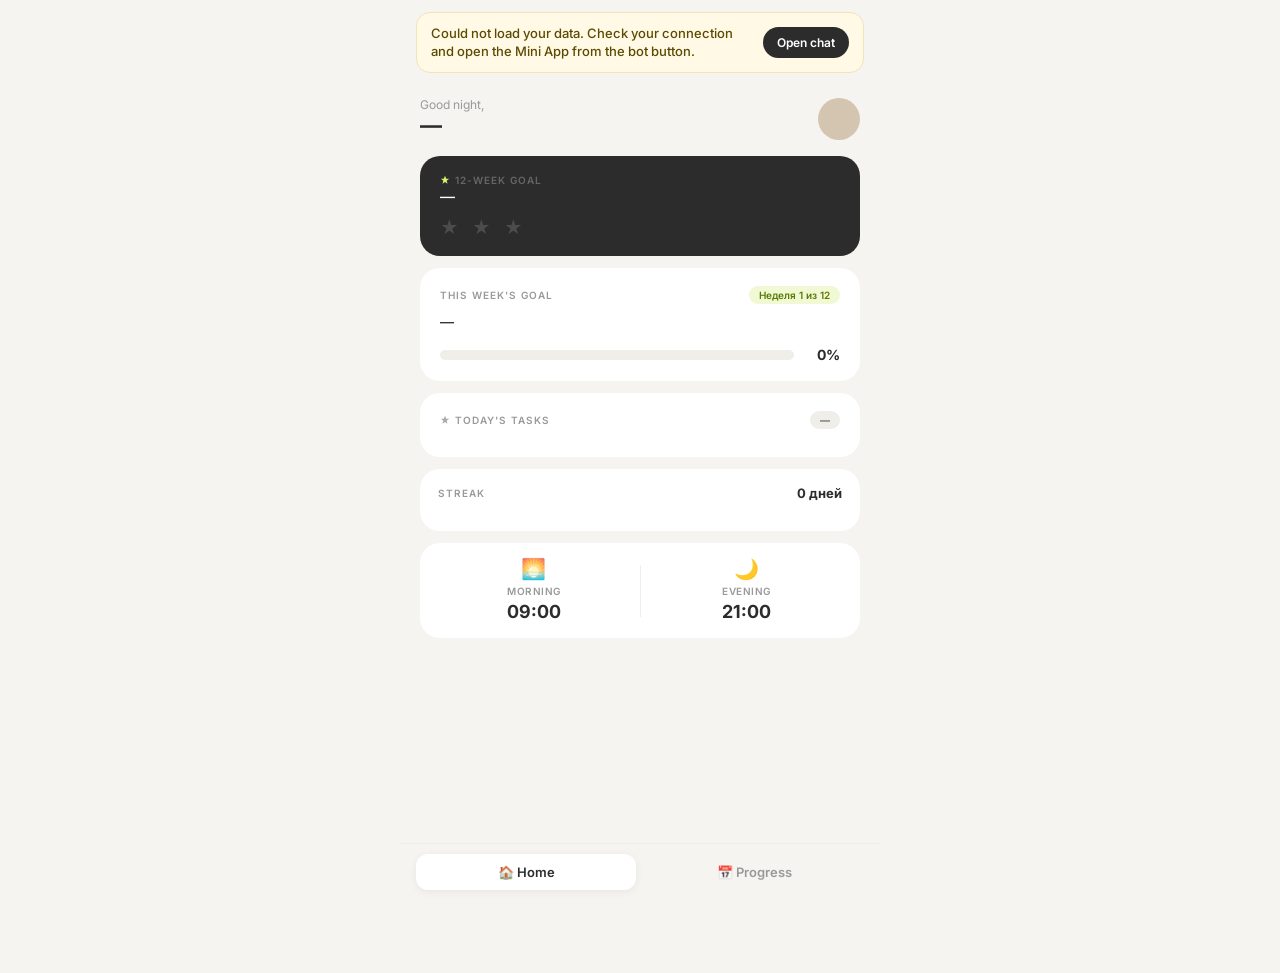
==== miniapp/index.html @ 47861603 "Deploy welcome screen fix and sync bot submodule. Co-authored-by: Cursor <cursoragent@cursor.com>" ====
<!DOCTYPE html>
<html lang="en">
<head>
  <meta charset="UTF-8" />
  <meta name="viewport" content="width=device-width, initial-scale=1.0, viewport-fit=cover, user-scalable=no" />
  <meta name="theme-color" content="#F5F4F0" />
  <title>SpiceSpace</title>
  <link rel="icon" href="./spicespace-logo.jpg" type="image/jpeg" />

  <meta name="spicespace-backend" content="https://spicespace-production.up.railway.app" />
  <meta name="spicespace-bot-username" content="SpiceSpacebot" />

  <link rel="preconnect" href="https://fonts.googleapis.com" />
  <link rel="preconnect" href="https://fonts.gstatic.com" crossorigin />
  <link href="https://fonts.googleapis.com/css2?family=Inter:wght@400;500;600;700;800&display=swap" rel="stylesheet" />
  <link href="https://fonts.googleapis.com/css2?family=Unbounded:wght@400;700;900&family=Geologica:wght@300;400;500&display=swap" rel="stylesheet" />
  <link rel="stylesheet" href="./styles.css?v=20260602welcome4" />
  <link rel="stylesheet" href="./cookie.css?v=20260612h" />
  <link rel="preload" href="./assets/cookie-whole.png" as="image" />
  <script src="https://telegram.org/js/telegram-web-app.js"></script>
</head>
<body>

<div class="app" id="app">

  <div class="sync-banner" id="sync-banner" hidden>
    <p class="sync-banner__text">Открой через бота для синхронизации данных</p>
    <button type="button" class="sync-banner__btn" id="sync-banner-open">Открыть чат</button>
  </div>

  <div class="welcome-screen" id="welcome-screen" hidden>
    <div class="welcome-content">
      <div class="welcome-emoji">✨</div>
      <div class="welcome-title">Привет, я Спейс</div>
      <div class="welcome-desc">
        Помогаю не сливаться с целей. Помню что ты говорила вчера.
        Мягко тыкаю если забываешь про себя.
      </div>
      <button class="welcome-btn" id="welcome-start-btn">
        Начать бесплатно →
      </button>
      <div class="welcome-trial">3 дня бесплатно · потом от 2 000 ⭐️</div>
    </div>
  </div>

  <div class="empty-state" id="empty-state" hidden>
    <h2 class="empty-state__title">Пока цель не настроена</h2>
    <p class="empty-state__text">Напиши /start в боте SpiceSpace — пройди знакомство, и цели появятся здесь.</p>
    <button type="button" class="empty-state__btn" id="empty-open-bot">Перейти в чат с ботом</button>
  </div>

  <div class="screen screen--active" id="screen-home" hidden>
  <main class="screen-inner" id="main">
    <header class="header">
      <div class="header-left">
        <p class="greeting" id="greeting">Добрый день,</p>
        <div class="user-name-row">
          <span class="user-name" id="user-name">—</span>
          <button type="button" class="edit-name-btn" id="edit-name-btn" hidden aria-label="Изменить имя">✏️</button>
        </div>
        <p id="level-badge" class="level-badge" aria-label="Уровень"></p>
      </div>
      <div class="avatar" id="avatar" aria-hidden="true"></div>
    </header>

    <section class="month-card">
      <p class="card-label card-label--light">
        <svg class="label-icon" width="10" height="10" viewBox="0 0 24 24" aria-hidden="true"><polygon points="12,2 15,9 22,9 16,14 18,21 12,17 6,21 8,14 2,9 9,9"/></svg>
        Цель 12 недель
      </p>
      <p class="month-card__text" id="month-goal">—</p>
      <div class="month-card__stars" aria-hidden="true">★ ★ ★</div>
    </section>

    <section class="week-card">
      <div class="week-card__head">
        <p class="card-label">Цель этой недели</p>
        <span class="badge" id="week-badge">Неделя 1 из 12</span>
      </div>
      <p class="week-card__text" id="week-goal">—</p>
      <div class="week-card__progress">
        <div class="progress-bar">
          <div class="progress-fill" id="week-fill" style="width:0%"></div>
        </div>
        <span class="progress-pct" id="week-pct">0%</span>
      </div>
    </section>

    <section class="today-card">
      <div class="today-card__head">
        <p class="card-label">
          <svg class="label-icon label-icon--dark" width="10" height="10" viewBox="0 0 24 24" aria-hidden="true"><polygon points="12,2 15,9 22,9 16,14 18,21 12,17 6,21 8,14 2,9 9,9"/></svg>
          Задачи на сегодня
        </p>
        <span class="badge badge--muted" id="today-date">—</span>
      </div>
      <div class="task-list" id="task-list"></div>
    </section>

    <section class="streak-card">
      <div class="streak-card__head">
        <p class="card-label">Серия дней</p>
        <span class="streak-count" id="streak-count">0 дней</span>
      </div>
      <div class="streak-dots streak-circles" id="streak-dots"></div>
    </section>

    <section class="times-card">
      <div class="times-row">
        <div class="time-item">
          <div class="time-icon">🌅</div>
          <div class="time-label">Утро</div>
          <div class="time-value time-value--morning" id="morning-time-val">09:00</div>
        </div>
        <div class="time-divider"></div>
        <div class="time-item">
          <div class="time-icon">🌙</div>
          <div class="time-label">Вечер</div>
          <div class="time-value time-value--evening" id="evening-time-val">21:00</div>
        </div>
        <button type="button" class="time-edit-btn" id="edit-times-btn" hidden>✏️ Изменить</button>
      </div>
    </section>

  </main>

  <div class="settings-block" id="settings-block">
    <button type="button" class="settings-btn" id="btn-change-12w" hidden>Изменить цель на 12 недель</button>
    <button type="button" class="settings-btn" id="btn-change-weekly" hidden>Изменить цель на 1 неделю</button>
    <button type="button" class="settings-btn settings-btn--fortune-test" id="btn-fortune-test" hidden>🥠 Тест печеньки</button>
    <button type="button" class="settings-btn" id="btn-reset">🧠 Сбросить память бота</button>
    <button type="button" class="settings-btn" id="btn-subscription">💳 Подписка</button>
    <button type="button" class="settings-btn danger" id="btn-stop">🔕 Остановить бота</button>
  </div>
  </div>

  <div class="screen" id="screen-subscription" hidden>
    <div class="screen-inner subscription-screen">
      <p class="subscription-payment-title">Оплата через Telegram Stars ⭐️</p>
      <header class="subscription-header">
        <div class="sub-status" id="sub-status">Подписка не активна</div>
        <div class="sub-days" id="sub-days"></div>
      </header>

      <div class="plans" id="subscription-plans">
        <div class="plan-card" data-plan="4weeks" role="button" tabindex="0">
          <div class="plan-name" data-i18n="sub_plan_4w">4 недели</div>
          <div class="plan-price">2 000 ⭐️ Stars</div>
          <div class="plan-note" data-i18n="sub_plan_4w_note">~$20</div>
        </div>
        <div class="plan-card popular" data-plan="12weeks" role="button" tabindex="0">
          <div class="plan-badge" data-i18n="sub_popular">Популярный</div>
          <div class="plan-name" data-i18n="sub_plan_12w">12 недель</div>
          <div class="plan-price">4 500 ⭐️ Stars</div>
          <div class="plan-note" data-i18n="sub_plan_12w_note">~$45 · экономия $15</div>
        </div>
        <div class="plan-card" data-plan="24weeks" role="button" tabindex="0">
          <div class="plan-name" data-i18n="sub_plan_24w">24 недели</div>
          <div class="plan-price">7 500 ⭐️ Stars</div>
          <div class="plan-note" data-i18n="sub_plan_24w_note">~$75 · экономия $45</div>
        </div>
      </div>

      <p class="subscription-stars-tip">Stars можно купить прямо в Telegram.<br>100 Stars ≈ $2</p>

      <button type="button" class="back-btn" id="sub-back">← Назад</button>
    </div>
  </div>

  <div class="screen" id="screen-calendar" hidden>
    <div class="screen-inner calendar-screen">
      <header class="calendar-header">
        <h1 class="calendar-title">12 недель</h1>
        <span class="badge" id="calendar-week-badge">Неделя 1 из 12</span>
      </header>
      <div class="calendar-grid-wrap">
        <div class="calendar-dow" aria-hidden="true">
          <span></span><span>1</span><span>2</span><span>3</span><span>4</span><span>5</span><span>6</span><span>7</span>
        </div>
        <div class="calendar-grid" id="calendar-grid"></div>
      </div>
      <div class="calendar-legend">
        <span class="legend-item"><i class="legend-dot legend-dot--done"></i> сделала</span>
        <span class="legend-item"><i class="legend-dot legend-dot--partial"></i> частично</span>
        <span class="legend-item"><i class="legend-dot legend-dot--miss"></i> нет</span>
        <span class="legend-item"><i class="legend-dot legend-dot--no-data"></i> без ответа</span>
        <span class="legend-item"><i class="legend-dot legend-dot--future"></i> впереди</span>
      </div>
    </div>
  </div>

  <nav class="tab-bar" id="tab-bar" hidden aria-label="Навигация">
    <button type="button" class="tab-bar__btn tab-bar__btn--active" data-tab="home" aria-current="page">🏠 Главная</button>
    <button type="button" class="tab-bar__btn" data-tab="calendar">📅 Прогресс</button>
  </nav>

  <div class="edit-name-sheet" id="edit-name-sheet" hidden>
    <div class="edit-name-sheet__backdrop" id="edit-name-backdrop"></div>
    <div class="edit-name-sheet__card" id="edit-name-card" role="dialog" aria-modal="true" aria-labelledby="edit-name-heading">
      <div class="edit-name-sheet__heading" id="edit-name-heading">Изменить имя</div>
      <input class="edit-name-sheet__input" id="edit-name-input" type="text" maxlength="50" placeholder="Твоё имя" autocomplete="name" />
      <div class="edit-name-sheet__actions">
        <button type="button" class="edit-name-sheet__cancel" id="edit-name-cancel">Отмена</button>
        <button type="button" class="edit-name-sheet__save" id="edit-name-save">Сохранить</button>
      </div>
    </div>
  </div>

  <div class="edit-times-sheet" id="edit-times-sheet" hidden>
    <div class="edit-times-sheet__backdrop" id="edit-times-backdrop"></div>
    <div class="edit-times-sheet__card" id="edit-times-card" role="dialog" aria-modal="true" aria-labelledby="edit-times-heading">
      <p class="edit-times-sheet__heading sheet-title" id="edit-times-heading">Время сообщений</p>
      <label class="edit-times-sheet__field">🌅 Утреннее сообщение<input id="et-morning" type="time" /></label>
      <label class="edit-times-sheet__field">🌙 Вечернее сообщение<input id="et-evening" type="time" /></label>
      <div class="edit-times-sheet__actions">
        <button type="button" class="edit-times-sheet__cancel" id="edit-times-cancel">Отмена</button>
        <button type="button" class="edit-times-sheet__save" id="edit-times-save">Сохранить</button>
      </div>
    </div>
  </div>

</div>

<div id="fortune-overlay" class="fortune-overlay" hidden aria-hidden="true">
  <div class="fortune-title">Твоё предсказание<br>на сегодня</div>
  <div class="fortune-scroll">
    <div class="fortune-cookie-block">
      <div class="fortune-stage">
        <div class="cookie-hit" id="fortune-cookie-hit" role="button" tabindex="0" aria-label="Открыть печеньку">
          <img class="cookie-whole" id="fortune-cookie" src="./assets/cookie-whole.png" alt="" decoding="async" />
          <span class="fortune-tap-ring" aria-hidden="true"></span>
          <span class="fortune-tap-ring fortune-tap-ring--delay" aria-hidden="true"></span>
        </div>
        <div class="broken-wrap">
          <img class="cookie-broken" data-src="./assets/cookie-broken.png" alt="" decoding="async" />
        </div>
        <div class="flash"></div>
      </div>
      <p class="tap-hint">нажми</p>
    </div>
    <div class="fortune-paper" id="fortune-paper">
      <div class="paper-label">fortune cookie</div>
      <div class="fortune-text" id="fortune-text">—</div>
      <p class="fortune-signature" id="fortune-signature">сохрани это предсказание что бы увидеть что я была права</p>
    </div>
    <div class="fortune-actions">
      <button type="button" class="fortune-btn fortune-btn-secondary" id="fortune-btn-save">Скачать картинку</button>
      <button type="button" class="fortune-btn fortune-btn-primary" id="fortune-btn-go">Погнали дальше →</button>
    </div>
  </div>
</div>

<script src="./i18n.js?v=20260613welcome2"></script>
<script src="./fortune.js?v=20260612i18n2"></script>
<script src="./app.js?v=20260602welcome4"></script>
</body>
</html>
---- miniapp/styles.css ----
*, *::before, *::after { box-sizing: border-box; margin: 0; padding: 0; }

:root {
  --bg: #F5F4F0;
  --accent: #D4F26B;
  --dark: #2C2C2C;
  --card: #fff;
  --muted: #999;
  --text-soft: #555;
  --border: #F0EEE8;
  --badge-bg: #F0F9D4;
  --badge-text: #5a7a00;
  --safe-top: env(safe-area-inset-top, 0px);
  --safe-bottom: env(safe-area-inset-bottom, 0px);
}

html, body {
  height: 100%;
  -webkit-font-smoothing: antialiased;
  -webkit-tap-highlight-color: transparent;
}

body {
  font-family: 'Inter', system-ui, sans-serif;
  background: var(--bg);
  color: var(--dark);
}

body.tg-app { background: var(--bg); }

.app {
  min-height: 100vh;
  min-height: 100dvh;
  min-height: var(--tg-app-height, 100dvh);
  max-width: 480px;
  margin: 0 auto;
}

/* Sync banner */
.sync-banner {
  display: flex;
  align-items: center;
  justify-content: space-between;
  gap: 12px;
  margin: calc(12px + var(--safe-top)) 16px 0;
  padding: 12px 14px;
  background: #FFF9E6;
  border: 1px solid #F0E4B8;
  border-radius: 14px;
}
.sync-banner[hidden] { display: none !important; }

.sync-banner__text {
  flex: 1;
  font-size: 13px;
  line-height: 1.35;
  color: #5c4a00;
  font-weight: 500;
}

.sync-banner__btn {
  flex-shrink: 0;
  background: var(--dark);
  color: #fff;
  border: none;
  border-radius: 999px;
  padding: 8px 14px;
  font-size: 12px;
  font-weight: 600;
  font-family: inherit;
  cursor: pointer;
  white-space: nowrap;
}

/* Empty state (no goal yet) */
.empty-state {
  min-height: 100vh;
  min-height: 100dvh;
  display: flex;
  flex-direction: column;
  align-items: center;
  justify-content: center;
  padding: 32px 24px;
  text-align: center;
}
.empty-state[hidden] { display: none !important; }

.empty-state__title {
  font-size: 22px;
  font-weight: 700;
  margin-bottom: 12px;
}

.empty-state__text {
  font-size: 15px;
  color: var(--muted);
  line-height: 1.5;
  margin-bottom: 24px;
  max-width: 300px;
}

.empty-state__btn {
  background: var(--dark);
  color: #fff;
  border: none;
  border-radius: 999px;
  padding: 14px 28px;
  font-size: 15px;
  font-weight: 600;
  font-family: inherit;
  cursor: pointer;
}

/* Screens & tabs */
.screen {
  display: none;
  flex-direction: column;
  min-height: 100vh;
  min-height: 100dvh;
  padding-bottom: calc(72px + var(--safe-bottom));
}
.screen--active { display: flex; }
.screen[hidden] { display: none !important; }

.screen-inner {
  display: flex;
  flex-direction: column;
  gap: 12px;
  padding: calc(24px + var(--safe-top)) 20px 12px;
  flex: 1;
}

.tab-bar {
  position: fixed;
  left: 0;
  right: 0;
  bottom: 0;
  max-width: 480px;
  margin: 0 auto;
  display: flex;
  gap: 8px;
  padding: 10px 16px calc(10px + var(--safe-bottom));
  background: rgba(245, 244, 240, 0.96);
  border-top: 1px solid var(--border);
  backdrop-filter: blur(8px);
  z-index: 50;
}
.tab-bar[hidden] { display: none !important; }

.tab-bar__btn {
  flex: 1;
  border: none;
  border-radius: 12px;
  padding: 10px 8px;
  font-family: inherit;
  font-size: 13px;
  font-weight: 600;
  background: transparent;
  color: var(--muted);
  cursor: pointer;
}
.tab-bar__btn--active {
  background: var(--card);
  color: var(--dark);
  box-shadow: 0 2px 8px rgba(0, 0, 0, 0.06);
}

/* Calendar */
.calendar-screen { gap: 16px; }
.calendar-header {
  display: flex;
  align-items: center;
  justify-content: space-between;
  gap: 12px;
}
.calendar-title {
  font-size: 22px;
  font-weight: 800;
  letter-spacing: -0.02em;
}
.calendar-grid-wrap { overflow-x: auto; }
.calendar-dow {
  display: grid;
  grid-template-columns: 44px repeat(7, 1fr);
  gap: 4px;
  margin-bottom: 6px;
  font-size: 10px;
  font-weight: 600;
  color: var(--muted);
  text-align: center;
}
.calendar-grid {
  display: flex;
  flex-direction: column;
  gap: 4px;
}
.calendar-row {
  display: grid;
  grid-template-columns: 44px repeat(7, 1fr);
  gap: 4px;
  align-items: center;
  padding: 2px 0;
  border-radius: 10px;
}
.calendar-row--current {
  background: rgba(212, 242, 107, 0.25);
}
.calendar-row-label {
  font-size: 11px;
  font-weight: 600;
  color: var(--text-soft);
}
.calendar-cell {
  width: 100%;
  aspect-ratio: 1;
  max-width: 36px;
  margin: 0 auto;
  display: flex;
  align-items: center;
  justify-content: center;
}
.day-dot {
  width: 100%;
  aspect-ratio: 1;
  max-width: 36px;
  border-radius: 50%;
  border: 2px solid transparent;
}
.day-dot.done { background: #D4F26B; }
.day-dot.missed { background: #1A1A1A; }
.day-dot.partial {
  background: linear-gradient(90deg, #D4F26B 50%, #1A1A1A 50%);
}
.day-dot.today {
  background: transparent;
  border: 2px solid #D4F26B;
}
.day-dot.future { background: #E0E0E0; }
.day-dot.recap { background: #E8E4F0; border: 2px solid #C8BFD8; }
.day-dot.no-data { background: #F5F5F5; }
.calendar-legend {
  display: flex;
  flex-wrap: wrap;
  gap: 10px 14px;
  font-size: 11px;
  color: var(--text-soft);
}
.legend-item { display: inline-flex; align-items: center; gap: 6px; }
.legend-dot {
  width: 12px;
  height: 12px;
  border-radius: 50%;
  display: inline-block;
}
.legend-dot--done { background: #D4F26B; }
.legend-dot--partial {
  background: linear-gradient(90deg, #D4F26B 50%, #1A1A1A 50%);
}
.legend-dot--miss { background: #1A1A1A; }
.legend-dot--future { background: #E0E0E0; }
.legend-dot--no-data { background: #F5F5F5; border: 1px solid #E0E0E0; }

.header {
  display: flex;
  justify-content: space-between;
  align-items: center;
  margin-bottom: 4px;
}

.greeting { font-size: 12px; color: var(--muted); }

.user-name-row {
  display: flex;
  align-items: center;
  gap: 8px;
}

.user-name { font-size: 22px; font-weight: 700; color: var(--dark); line-height: 1.2; }

.level-badge {
  display: block;
  margin-top: 2px;
  font-size: 14px;
  font-weight: 500;
  line-height: 1.3;
  color: #a8a8a8;
  letter-spacing: 0;
  text-transform: none;
}

.edit-name-btn {
  flex-shrink: 0;
  border: none;
  background: transparent;
  font-size: 16px;
  line-height: 1;
  padding: 4px;
  cursor: pointer;
  opacity: 0.55;
}
.edit-name-btn[hidden] { display: none !important; }
.edit-name-btn:active { opacity: 1; }

.avatar {
  width: 42px;
  height: 42px;
  border-radius: 50%;
  background: #D4C5B0;
  flex-shrink: 0;
  background-size: cover;
  background-position: center;
}

.card-label {
  font-size: 10px;
  color: var(--muted);
  font-weight: 600;
  text-transform: uppercase;
  letter-spacing: 1px;
  display: flex;
  align-items: center;
}

.card-label--light { color: #666; }
.card-label--light .label-icon { fill: var(--accent); }

.label-icon { margin-right: 5px; flex-shrink: 0; }
.label-icon--dark { fill: var(--dark); opacity: 0.4; }

/* Month */
.month-card {
  background: var(--dark);
  border-radius: 20px;
  padding: 18px 20px;
}

.month-card__text {
  font-size: 15px;
  color: #fff;
  font-weight: 500;
  line-height: 1.4;
}

.month-card__stars {
  margin-top: 10px;
  opacity: 0.15;
  font-size: 18px;
  letter-spacing: 4px;
  color: #fff;
}

/* Week */
.week-card {
  background: var(--card);
  border-radius: 20px;
  padding: 18px 20px;
}

.week-card__head {
  display: flex;
  justify-content: space-between;
  align-items: center;
  margin-bottom: 8px;
}

.badge {
  font-size: 10px;
  background: var(--badge-bg);
  color: var(--badge-text);
  padding: 3px 10px;
  border-radius: 20px;
  font-weight: 600;
}

.badge--muted {
  background: var(--border);
  color: var(--text-soft);
}

.week-card__text {
  font-size: 14px;
  color: var(--dark);
  font-weight: 500;
  line-height: 1.4;
  margin-bottom: 14px;
}

.week-card__progress {
  display: flex;
  align-items: center;
  gap: 10px;
}

.progress-bar {
  flex: 1;
  height: 10px;
  background: var(--border);
  border-radius: 6px;
  overflow: hidden;
}

.progress-fill {
  height: 100%;
  background: var(--accent);
  border-radius: 6px;
  width: 0;
  transition: width 1.2s cubic-bezier(0.4, 0, 0.2, 1);
}

.progress-pct {
  font-size: 14px;
  font-weight: 700;
  color: var(--dark);
  min-width: 36px;
  text-align: right;
}

/* Today tasks */
.today-card {
  background: var(--card);
  border-radius: 20px;
  padding: 18px 20px;
}

.today-card__head {
  display: flex;
  justify-content: space-between;
  align-items: center;
  margin-bottom: 10px;
}

.task-list { display: flex; flex-direction: column; }

.task-row {
  display: flex;
  align-items: center;
  gap: 10px;
  padding: 8px 0;
  border-top: 1px solid var(--bg);
}
.task-list .task-row:first-child { border-top: none; padding-top: 0; }

.task-check {
  width: 22px;
  height: 22px;
  border-radius: 50%;
  border: 1.5px solid #E0DFDB;
  flex-shrink: 0;
  display: flex;
  align-items: center;
  justify-content: center;
  font-size: 11px;
  background: transparent;
  cursor: pointer;
  font-family: inherit;
  color: transparent;
  padding: 0;
}
.task-check.done {
  background: var(--dark);
  border-color: var(--dark);
  color: #fff;
}

.task-time {
  flex-shrink: 0;
  font-size: 11px;
  font-weight: 600;
  color: var(--muted);
  min-width: 4.5rem;
}

.task-text {
  font-size: 13px;
  color: var(--text-soft);
  flex: 1;
  line-height: 1.35;
}
.task-text.done {
  color: #bbb;
  text-decoration: line-through;
}

.task-empty {
  font-size: 13px;
  color: var(--muted);
  padding: 4px 0;
}

/* Streak */
.streak-card {
  background: var(--card);
  border-radius: 20px;
  padding: 16px 18px;
  overflow: hidden;
}

.streak-card__head {
  display: flex;
  justify-content: space-between;
  align-items: center;
  margin-bottom: 14px;
}

.streak-count {
  font-size: 13px;
  font-weight: 700;
  color: var(--dark);
}

.streak-dots {
  display: flex;
  gap: 8px;
  width: 100%;
  justify-content: space-between;
}

.streak-day-wrap {
  flex: 1;
  display: flex;
  align-items: center;
  justify-content: center;
}

.streak-day {
  width: 40px;
  height: 40px;
  border-radius: 50%;
  display: flex;
  align-items: center;
  justify-content: center;
}

.streak-day.active {
  background: #161616;
  border: 1.5px solid rgba(212, 242, 107, 0.3);
  animation: starGlow 3s ease-in-out infinite;
  overflow: hidden;
  padding: 0;
}

.streak-day.active.is-today {
  border-color: rgba(212, 242, 107, 0.7);
  box-shadow: 0 0 20px rgba(212, 242, 107, 0.4);
}

.streak-logo-icon {
  width: 100%;
  height: 100%;
  object-fit: cover;
  object-position: center;
  transform: scale(1.35);
  display: block;
  filter: drop-shadow(0 0 4px rgba(212, 242, 107, 0.5));
}

.streak-day.empty {
  background: #111;
  border: 1.5px solid #1e1e1e;
}

.streak-day.active.done {
  border-color: rgba(212, 242, 107, 0.85);
  box-shadow: 0 0 12px rgba(212, 242, 107, 0.35);
}

.streak-day.active.partial {
  border-color: rgba(212, 242, 107, 0.45);
  background: linear-gradient(135deg, #161616 50%, #2a2a18 50%);
}

.streak-day.active.missed-day {
  border-color: rgba(120, 120, 120, 0.55);
  box-shadow: none;
  animation: none;
}

.streak-day.missed {
  background: #1A1A1A;
  border: 1.5px solid #1A1A1A;
}

@keyframes starGlow {
  0%, 100% {
    box-shadow: 0 0 8px rgba(212, 242, 107, 0.15);
    border-color: rgba(212, 242, 107, 0.25);
  }
  50% {
    box-shadow: 0 0 18px rgba(212, 242, 107, 0.4);
    border-color: rgba(212, 242, 107, 0.55);
  }
}

/* Times card */
.times-card {
  background: var(--card);
  border-radius: 20px;
  padding: 16px 18px;
}

.times-row {
  display: flex;
  align-items: center;
  gap: 10px;
}

.time-item {
  flex: 1;
  min-width: 0;
  text-align: center;
}

.time-icon {
  font-size: 20px;
  line-height: 1;
  margin-bottom: 6px;
}

.time-label {
  font-size: 10px;
  color: var(--muted);
  font-weight: 600;
  text-transform: uppercase;
  letter-spacing: 0.5px;
}

.time-value {
  font-size: 18px;
  font-weight: 700;
  color: var(--dark);
  margin-top: 4px;
}

.time-divider {
  width: 1px;
  height: 52px;
  background: var(--border);
  flex-shrink: 0;
}

.time-edit-btn {
  flex-shrink: 0;
  border: none;
  background: var(--border);
  border-radius: 12px;
  padding: 10px 12px;
  font-size: 11px;
  font-weight: 600;
  font-family: inherit;
  cursor: pointer;
  color: var(--dark);
  white-space: nowrap;
}
.time-edit-btn[hidden] { display: none !important; }

@keyframes popIn {
  0% { transform: scale(0); opacity: 0; }
  80% { transform: scale(1.15); }
  100% { transform: scale(1); opacity: 1; }
}

.settings-block {
  display: flex;
  flex-direction: column;
  gap: 8px;
  margin-top: 8px;
  padding: 0 20px 24px;
  padding-bottom: calc(24px + var(--safe-bottom));
  opacity: 0;
  transition: opacity 0.3s;
}

.settings-btn[hidden],
.settings-btn--fortune-test[hidden] {
  display: none !important;
}

.settings-btn:disabled {
  opacity: 0.55;
  cursor: wait;
}

.settings-block.loaded {
  opacity: 1;
}

.settings-btn {
  width: 100%;
  background: #fff;
  border: 1px solid #E8E6E0;
  border-radius: 14px;
  padding: 14px 16px;
  font-family: 'Inter', sans-serif;
  font-size: 14px;
  font-weight: 500;
  color: #2C2C2C;
  cursor: pointer;
  text-align: left;
}

.settings-btn.danger {
  color: #999;
}

.subscription-screen {
  gap: 20px;
  padding-bottom: calc(16px + var(--safe-bottom));
}

.subscription-header {
  text-align: center;
  padding: 8px 0 4px;
}

.sub-status {
  font-size: 18px;
  font-weight: 700;
  color: var(--dark);
}

.sub-status--active {
  color: #2d6a4f;
}

.sub-days {
  margin-top: 8px;
  font-size: 14px;
  color: #666;
  min-height: 1.2em;
}

.plans {
  display: flex;
  flex-direction: column;
  gap: 12px;
}

.plan-card {
  position: relative;
  background: #fff;
  border: 1.5px solid #E8E6E0;
  border-radius: 16px;
  padding: 18px 16px;
  cursor: pointer;
  transition: border-color 0.15s, box-shadow 0.15s;
}

.plan-card:active {
  transform: scale(0.99);
}

.plan-card.popular {
  border-color: #C4A882;
  box-shadow: 0 4px 16px rgba(196, 168, 130, 0.2);
}

.plan-badge {
  position: absolute;
  top: -10px;
  right: 14px;
  background: #C4A882;
  color: #fff;
  font-size: 11px;
  font-weight: 600;
  padding: 4px 10px;
  border-radius: 999px;
}

.plan-name {
  font-size: 17px;
  font-weight: 700;
  color: var(--dark);
  margin-bottom: 6px;
}

.plan-price {
  font-size: 22px;
  font-weight: 800;
  color: var(--dark);
}

.plan-note {
  margin-top: 4px;
  font-size: 13px;
  color: #888;
}

.back-btn {
  width: 100%;
  margin-top: 8px;
  background: transparent;
  border: none;
  font-family: 'Inter', sans-serif;
  font-size: 15px;
  font-weight: 500;
  color: #888;
  padding: 12px;
  cursor: pointer;
}

.edit-name-sheet {
  position: fixed;
  inset: 0;
  z-index: 50;
  display: flex;
  align-items: flex-end;
  justify-content: center;
}
.edit-name-sheet[hidden] { display: none !important; }

.edit-name-sheet__backdrop {
  position: absolute;
  inset: 0;
  background: rgba(0, 0, 0, 0.35);
}

.edit-name-sheet__card {
  position: relative;
  width: 100%;
  max-width: 480px;
  background: var(--bg);
  border-radius: 24px 24px 0 0;
  padding: 20px 20px calc(22px + var(--safe-bottom));
}

.edit-name-sheet__heading {
  font-size: 18px;
  font-weight: 700;
  margin-bottom: 16px;
  color: var(--dark);
}

.edit-name-sheet__input {
  width: 100%;
  border: 1.5px solid var(--border);
  border-radius: 14px;
  padding: 12px 14px;
  font-size: 16px;
  font-family: inherit;
  background: var(--card);
  color: var(--dark);
  margin-bottom: 16px;
}
.edit-name-sheet__input:focus {
  outline: none;
  border-color: var(--dark);
}

.edit-name-sheet__actions {
  display: flex;
  gap: 10px;
  justify-content: flex-end;
}

.edit-name-sheet__cancel {
  border: none;
  background: transparent;
  color: var(--muted);
  font-size: 14px;
  padding: 10px 12px;
  cursor: pointer;
  font-family: inherit;
}

.edit-name-sheet__save {
  border: none;
  background: var(--dark);
  color: #fff;
  border-radius: 999px;
  padding: 10px 20px;
  font-size: 14px;
  font-weight: 600;
  cursor: pointer;
  font-family: inherit;
}

.edit-times-sheet {
  position: fixed;
  inset: 0;
  z-index: 50;
  display: flex;
  align-items: flex-end;
  justify-content: center;
}
.edit-times-sheet[hidden] { display: none !important; }

.edit-times-sheet__backdrop {
  position: absolute;
  inset: 0;
  background: rgba(0, 0, 0, 0.35);
}

.edit-times-sheet__card {
  position: relative;
  width: 100%;
  max-width: 480px;
  background: var(--bg);
  border-radius: 24px 24px 0 0;
  padding: 20px 20px calc(22px + var(--safe-bottom));
}

.edit-times-sheet__heading {
  font-size: 18px;
  font-weight: 700;
  margin-bottom: 16px;
  color: var(--dark);
}

.edit-times-sheet__field {
  display: flex;
  flex-direction: column;
  gap: 8px;
  margin-bottom: 14px;
  font-size: 14px;
  font-weight: 500;
  color: var(--dark);
}

.edit-times-sheet__field input {
  width: 100%;
  border: 1.5px solid var(--border);
  border-radius: 14px;
  padding: 12px 14px;
  font-size: 16px;
  font-family: inherit;
  background: var(--card);
  color: var(--dark);
}

.edit-times-sheet__actions {
  display: flex;
  gap: 10px;
  justify-content: flex-end;
  margin-top: 8px;
}

.edit-times-sheet__cancel {
  border: none;
  background: transparent;
  color: var(--muted);
  font-size: 14px;
  padding: 10px 12px;
  cursor: pointer;
  font-family: inherit;
}

.edit-times-sheet__save {
  border: none;
  background: var(--dark);
  color: #fff;
  border-radius: 999px;
  padding: 10px 20px;
  font-size: 14px;
  font-weight: 600;
  cursor: pointer;
  font-family: inherit;
}

.milestone-overlay {
  position: fixed;
  inset: 0;
  background: rgba(0, 0, 0, 0.75);
  display: flex;
  align-items: flex-end;
  justify-content: center;
  z-index: 1000;
  padding: 16px;
  padding-bottom: calc(16px + var(--safe-bottom));
  animation: milestoneFadeIn 0.35s ease both;
}

.milestone-card {
  width: 100%;
  max-width: 360px;
  background: #1A1A1A;
  border: 1px solid rgba(212, 242, 107, 0.35);
  border-radius: 24px;
  padding: 12px 24px 28px;
  text-align: center;
  animation: milestoneSlideUp 0.5s cubic-bezier(0.2, 0.8, 0.2, 1) both;
}

.milestone-card .handle {
  width: 36px;
  height: 4px;
  margin: 4px auto 20px;
  border-radius: 999px;
  background: rgba(255, 255, 255, 0.18);
}

.milestone-card .star-wrap {
  display: flex;
  justify-content: center;
  margin-bottom: 10px;
}

.milestone-card .star {
  font-size: 30px;
  line-height: 1;
  color: #D4F26B;
  animation: milestoneStarPulse 1.6s ease-in-out infinite;
}

.milestone-card .days-row {
  display: flex;
  align-items: baseline;
  justify-content: center;
  gap: 8px;
  margin-bottom: 4px;
}

.milestone-card .days-number {
  font-family: 'Unbounded', system-ui, sans-serif;
  font-size: 64px;
  font-weight: 900;
  line-height: 1;
  color: #D4F26B;
  letter-spacing: -0.03em;
}

.milestone-card .days-label {
  font-family: 'Geologica', system-ui, sans-serif;
  font-size: 22px;
  font-weight: 400;
  color: #D4F26B;
}

.milestone-card .subtitle {
  font-family: 'Geologica', system-ui, sans-serif;
  font-size: 14px;
  font-weight: 300;
  color: rgba(255, 255, 255, 0.45);
  letter-spacing: 0.08em;
  text-transform: lowercase;
  margin-bottom: 22px;
}

.milestone-card .message {
  font-family: 'Geologica', system-ui, sans-serif;
  font-size: 15px;
  font-weight: 300;
  line-height: 1.55;
  color: #ffffff;
  margin-bottom: 24px;
}

.milestone-card .message p {
  margin: 0;
}

.milestone-card .dots-row {
  display: flex;
  justify-content: center;
  gap: 7px;
  margin-bottom: 24px;
}

.milestone-card .dot {
  width: 8px;
  height: 8px;
  border-radius: 50%;
  background: rgba(255, 255, 255, 0.14);
}

.milestone-card .dot.filled {
  background: #D4F26B;
}

.milestone-card .dot.current {
  background: #D4F26B;
  box-shadow: 0 0 0 3px rgba(212, 242, 107, 0.28);
  animation: milestoneDotPulse 1.4s ease-in-out infinite;
}

.milestone-card .btn-milestone {
  width: 100%;
  border: none;
  border-radius: 14px;
  padding: 16px 24px;
  background: #D4F26B;
  color: #1A1A1A;
  font-family: 'Geologica', system-ui, sans-serif;
  font-size: 16px;
  font-weight: 500;
  cursor: pointer;
}

.confetti-piece {
  position: fixed;
  top: -10px;
  width: 8px;
  height: 8px;
  border-radius: 2px;
  pointer-events: none;
  z-index: 1001;
  animation: confettiFall linear forwards;
}

@keyframes milestoneFadeIn {
  from { opacity: 0; }
  to { opacity: 1; }
}

@keyframes milestoneSlideUp {
  from {
    opacity: 0;
    transform: translateY(32px);
  }
  to {
    opacity: 1;
    transform: translateY(0);
  }
}

@keyframes milestoneStarPulse {
  0%, 100% {
    transform: scale(1);
    opacity: 1;
  }
  50% {
    transform: scale(1.12);
    opacity: 0.82;
  }
}

@keyframes milestoneDotPulse {
  0%, 100% {
    transform: scale(1);
    box-shadow: 0 0 0 3px rgba(212, 242, 107, 0.28);
  }
  50% {
    transform: scale(1.15);
    box-shadow: 0 0 0 5px rgba(212, 242, 107, 0.18);
  }
}

@keyframes confettiFall {
  to {
    transform: translateY(100vh) rotate(720deg);
    opacity: 0;
  }
}

@media (prefers-reduced-motion: reduce) {
  .progress-fill { transition-duration: 0.01ms; }
  .streak-day.active { animation-duration: 0.01ms; }
  .milestone-overlay,
  .milestone-card,
  .milestone-card .star,
  .milestone-card .dot.current,
  .confetti-piece { animation-duration: 0.01ms; }
}

.welcome-screen[hidden] {
  display: none !important;
}
.welcome-screen:not([hidden]) {
  display: flex;
  flex-direction: column;
  align-items: center;
  justify-content: center;
  min-height: 80vh;
  padding: 32px 24px;
  text-align: center;
}
.welcome-emoji { font-size: 56px; margin-bottom: 16px; }
.welcome-title {
  font-size: 28px; font-weight: 700;
  color: #2C2C2C; margin-bottom: 12px;
}
.welcome-desc {
  font-size: 15px; color: #666;
  line-height: 1.6; margin-bottom: 32px;
}
.welcome-btn {
  background: #2C2C2C; color: #fff;
  border: none; border-radius: 16px;
  padding: 16px 32px; width: 100%;
  font-size: 16px; font-weight: 600;
  cursor: pointer; margin-bottom: 12px;
}
.welcome-trial { font-size: 12px; color: #bbb; }
---- miniapp/cookie.css ----
body.fortune-open {
  overflow: hidden;
}

#fortune-overlay {
  --fortune-accent: #D4F26B;
  --fortune-paper: #faf6ee;
  --fortune-ink: #191919;
  position: fixed;
  inset: 0;
  z-index: 10000;
  display: flex;
  flex-direction: column;
  align-items: center;
  background: rgba(10, 10, 10, 0.92);
  padding: calc(20px + env(safe-area-inset-top, 0)) 16px calc(20px + env(safe-area-inset-bottom, 0));
  color: #fff;
  font-family: Inter, system-ui, sans-serif;
  overflow: hidden;
}

#fortune-overlay[hidden] {
  display: none !important;
}

#fortune-overlay .fortune-title {
  flex-shrink: 0;
  width: 100%;
  max-width: 430px;
  text-align: center;
  font-family: Unbounded, sans-serif;
  font-size: 18px;
  line-height: 1.25;
  letter-spacing: -0.02em;
  margin-bottom: 8px;
}

#fortune-overlay .fortune-scroll {
  flex: 1;
  width: 100%;
  max-width: 430px;
  min-height: 0;
  display: flex;
  flex-direction: column;
  align-items: center;
  overflow-y: auto;
  -webkit-overflow-scrolling: touch;
  padding-bottom: 8px;
}

#fortune-overlay .fortune-stage {
  position: relative;
  flex-shrink: 0;
  width: 100%;
  height: min(300px, 42vh);
  display: grid;
  place-items: center;
}

#fortune-overlay .cookie-hit {
  position: relative;
  display: inline-block;
  cursor: pointer;
  z-index: 5;
}

#fortune-overlay .cookie-whole {
  display: block;
  width: min(280px, 78vw);
  filter: drop-shadow(0 18px 24px rgba(0, 0, 0, 0.42));
  animation: fortuneFlyIn 0.75s cubic-bezier(0.18, 1.35, 0.34, 1) both,
    fortuneWiggle 1.6s ease-in-out 0.8s infinite;
}

#fortune-overlay .fortune-tap-ring {
  position: absolute;
  left: 50%;
  top: 54%;
  width: 64px;
  height: 64px;
  margin: -32px 0 0 -32px;
  border: 2px solid var(--fortune-accent);
  border-radius: 50%;
  pointer-events: none;
  animation: fortuneTapRing 1.5s ease-out infinite;
}

#fortune-overlay .fortune-tap-ring--delay {
  animation-delay: 0.65s;
}

#fortune-overlay .tap-hint {
  flex-shrink: 0;
  margin: 4px 0 0;
  font-family: Unbounded, sans-serif;
  color: var(--fortune-accent);
  font-size: 16px;
  animation: fortunePulse 1s ease-in-out infinite;
}

#fortune-overlay .broken-wrap {
  position: absolute;
  inset: 0;
  display: grid;
  place-items: center;
  opacity: 0;
  pointer-events: none;
  z-index: 4;
}

#fortune-overlay .cookie-broken {
  width: min(285px, 80vw);
  filter: drop-shadow(0 18px 22px rgba(0, 0, 0, 0.42));
}

#fortune-overlay .fortune-paper {
  position: relative;
  flex-shrink: 0;
  width: min(365px, 91vw);
  margin-top: 8px;
  padding: 20px 20px 18px;
  background:
    linear-gradient(90deg, rgba(0, 0, 0, 0.035), transparent 9%, transparent 91%, rgba(0, 0, 0, 0.035)),
    repeating-linear-gradient(0deg, transparent 0 30px, rgba(120, 80, 40, 0.035) 31px),
    var(--fortune-paper);
  color: var(--fortune-ink);
  border-radius: 4px;
  box-shadow:
    0 14px 32px rgba(0, 0, 0, 0.32),
    inset 0 0 18px rgba(90, 55, 20, 0.08);
  opacity: 0;
  transform: translateY(28px) rotate(-1deg) scale(0.94);
  pointer-events: none;
  z-index: 6;
}

#fortune-overlay .fortune-paper::before,
#fortune-overlay .fortune-paper::after {
  content: "";
  position: absolute;
  top: 0;
  bottom: 0;
  width: 34px;
  pointer-events: none;
}

#fortune-overlay .fortune-paper::before {
  left: 34%;
  background: linear-gradient(90deg, transparent, rgba(90, 60, 25, 0.09), transparent);
}

#fortune-overlay .fortune-paper::after {
  right: 22%;
  background: linear-gradient(90deg, transparent, rgba(255, 255, 255, 0.65), transparent);
}

#fortune-overlay .paper-label {
  font-family: Unbounded, sans-serif;
  font-size: 9px;
  letter-spacing: 0.12em;
  text-transform: uppercase;
  color: #7a5c31;
  margin-bottom: 10px;
}

#fortune-overlay .fortune-text {
  font-size: 15px;
  line-height: 1.45;
  font-weight: 400;
  letter-spacing: -0.01em;
}

#fortune-overlay .fortune-signature {
  margin: 14px 0 0;
  padding-top: 12px;
  border-top: 1px solid rgba(25, 25, 25, 0.1);
  font-size: 11px;
  line-height: 1.4;
  font-weight: 400;
  color: rgba(25, 25, 25, 0.58);
  font-style: italic;
}

#fortune-overlay .fortune-actions {
  flex-shrink: 0;
  position: relative;
  z-index: 12;
  width: min(365px, 91vw);
  display: flex;
  flex-direction: column;
  gap: 10px;
  margin-top: 16px;
  opacity: 0;
  transform: translateY(12px);
  pointer-events: none;
}

#fortune-overlay .fortune-btn {
  width: 100%;
  border: 0;
  border-radius: 18px;
  padding: 15px 18px;
  font-family: Unbounded, sans-serif;
  font-size: 13px;
  cursor: pointer;
}

#fortune-overlay .fortune-btn:disabled {
  opacity: 0.55;
  cursor: wait;
}

#fortune-overlay .fortune-btn-primary {
  background: var(--fortune-accent);
  color: #101010;
  box-shadow: 0 12px 32px rgba(212, 242, 107, 0.24);
}

#fortune-overlay .fortune-btn-secondary {
  background: rgba(255, 255, 255, 0.09);
  color: #fff;
  border: 1px solid rgba(255, 255, 255, 0.13);
}

#fortune-overlay .flash {
  position: absolute;
  inset: 0;
  background: #fff;
  opacity: 0;
  pointer-events: none;
  z-index: 20;
}

#fortune-overlay .spark {
  position: absolute;
  left: 50%;
  top: 48%;
  width: 6px;
  height: 6px;
  border-radius: 999px;
  background: var(--fortune-accent);
  opacity: 0;
  z-index: 21;
  box-shadow: 0 0 14px var(--fortune-accent);
}

#fortune-overlay.opened .cookie-hit {
  pointer-events: none;
}

#fortune-overlay.opened .fortune-tap-ring {
  animation: none;
  opacity: 0;
}

#fortune-overlay.opened .cookie-whole {
  animation: fortuneWholeGone 0.22s ease-in forwards;
}

#fortune-overlay.opened .tap-hint {
  opacity: 0;
  height: 0;
  margin: 0;
  overflow: hidden;
}

#fortune-overlay.opened .broken-wrap {
  opacity: 1;
}

#fortune-overlay.opened .cookie-broken {
  animation: fortuneBrokenFly 0.85s cubic-bezier(0.19, 1, 0.22, 1) 0.1s forwards;
}

#fortune-overlay.opened .fortune-paper {
  pointer-events: auto;
  animation: fortunePaperIn 0.72s cubic-bezier(0.2, 1.2, 0.28, 1) 0.26s forwards;
}

#fortune-overlay.opened .fortune-actions {
  pointer-events: auto;
  animation: fortuneActionsIn 0.45s ease 0.78s forwards;
}

#fortune-overlay.opened .flash {
  animation: fortuneFlash 0.26s ease-out;
}

#fortune-overlay.opened .spark {
  animation: fortuneSparkFly 0.65s ease-out forwards;
}

@keyframes fortuneFlyIn {
  from {
    transform: translateY(-200px) scale(0.62) rotate(-16deg);
    opacity: 0;
  }
  to {
    transform: translateY(0) scale(1) rotate(0);
    opacity: 1;
  }
}

@keyframes fortuneWiggle {
  0%,
  100% {
    transform: rotate(-2deg) translateY(0);
  }
  50% {
    transform: rotate(2.4deg) translateY(-6px);
  }
}

@keyframes fortuneTapRing {
  0% {
    transform: scale(0.5);
    opacity: 0.85;
  }
  75% {
    transform: scale(1.25);
    opacity: 0.12;
  }
  100% {
    transform: scale(1.35);
    opacity: 0;
  }
}

@keyframes fortunePulse {
  0%,
  100% {
    opacity: 0.6;
    transform: scale(0.98);
  }
  50% {
    opacity: 1;
    transform: scale(1.04);
  }
}

@keyframes fortuneWholeGone {
  to {
    transform: scale(0.88) rotate(4deg);
    opacity: 0;
    filter: blur(6px);
  }
}

@keyframes fortuneBrokenFly {
  0% {
    transform: scale(1) translate(0, 0);
    opacity: 1;
  }
  100% {
    transform: scale(0.9) translate(0, 72px);
    opacity: 0.2;
  }
}

@keyframes fortunePaperIn {
  to {
    opacity: 1;
    transform: translateY(0) rotate(-0.5deg) scale(1);
  }
}

@keyframes fortuneActionsIn {
  to {
    opacity: 1;
    transform: translateY(0);
  }
}

@keyframes fortuneFlash {
  0% {
    opacity: 0;
  }
  18% {
    opacity: 0.85;
  }
  100% {
    opacity: 0;
  }
}

@keyframes fortuneSparkFly {
  0% {
    opacity: 1;
    transform: translate(-50%, -50%) scale(0.5);
  }
  100% {
    opacity: 0;
    transform: translate(calc(-50% + var(--x)), calc(-50% + var(--y))) scale(1.1);
  }
}

@media (max-height: 720px) {
  #fortune-overlay .fortune-stage {
    height: min(260px, 38vh);
  }
}
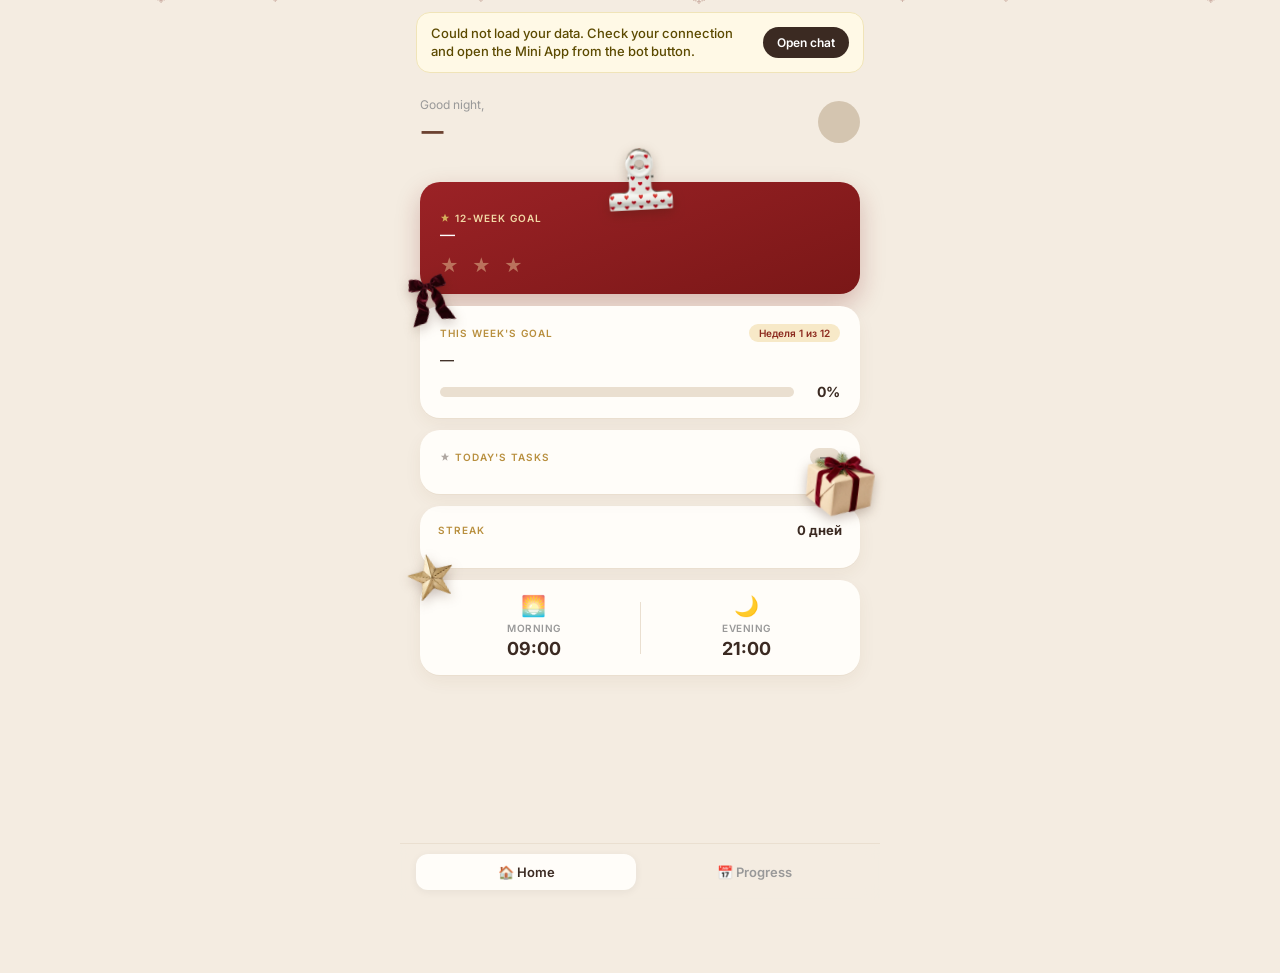
==== commit 8609ed03: "Mini App: seasonal themes with the owner's stickers Co-Authored-By: Claude Opus 5.5 <noreply@anthrop" ====
--- a/miniapp/index.html
+++ b/miniapp/index.html
@@ -14,12 +14,14 @@
   <link rel="preconnect" href="https://fonts.gstatic.com" crossorigin />
   <link href="https://fonts.googleapis.com/css2?family=Inter:wght@400;500;600;700;800&display=swap" rel="stylesheet" />
   <link href="https://fonts.googleapis.com/css2?family=Unbounded:wght@400;700;900&family=Geologica:wght@300;400;500&display=swap" rel="stylesheet" />
-  <link rel="stylesheet" href="./styles.css?v=20260602welcome4" />
-  <link rel="stylesheet" href="./cookie.css?v=20260612h" />
-  <link rel="preload" href="./assets/cookie-whole.png" as="image" />
+  <link href="https://fonts.googleapis.com/css2?family=Playfair+Display:ital,wght@0,600;0,700;1,600;1,700&family=Marck+Script&display=swap" rel="stylesheet" />
+  <link rel="stylesheet" href="./styles.css?v=20261109s3" />
+  <link rel="stylesheet" href="./season.css?v=20261109s4" />
   <script src="https://telegram.org/js/telegram-web-app.js"></script>
+  <script src="./season.js?v=20261109s3"></script>
 </head>
 <body>
+<div class="snow" aria-hidden="true"><i></i><i></i><i></i><i></i><i></i><i></i><i></i><i></i><i></i><i></i><i></i><i></i></div>
 
 <div class="app" id="app">
 
@@ -127,9 +129,8 @@
   <div class="settings-block" id="settings-block">
     <button type="button" class="settings-btn" id="btn-change-12w" hidden>Изменить цель на 12 недель</button>
     <button type="button" class="settings-btn" id="btn-change-weekly" hidden>Изменить цель на 1 неделю</button>
-    <button type="button" class="settings-btn settings-btn--fortune-test" id="btn-fortune-test" hidden>🥠 Тест печеньки</button>
     <button type="button" class="settings-btn" id="btn-reset">🧠 Сбросить память бота</button>
-    <button type="button" class="settings-btn" id="btn-subscription">💳 Подписка</button>
+    <button type="button" class="settings-btn" id="btn-subscription" hidden>💳 Подписка</button>
     <button type="button" class="settings-btn danger" id="btn-stop">🔕 Остановить бота</button>
   </div>
   </div>
@@ -221,37 +222,7 @@
 
 </div>
 
-<div id="fortune-overlay" class="fortune-overlay" hidden aria-hidden="true">
-  <div class="fortune-title">Твоё предсказание<br>на сегодня</div>
-  <div class="fortune-scroll">
-    <div class="fortune-cookie-block">
-      <div class="fortune-stage">
-        <div class="cookie-hit" id="fortune-cookie-hit" role="button" tabindex="0" aria-label="Открыть печеньку">
-          <img class="cookie-whole" id="fortune-cookie" src="./assets/cookie-whole.png" alt="" decoding="async" />
-          <span class="fortune-tap-ring" aria-hidden="true"></span>
-          <span class="fortune-tap-ring fortune-tap-ring--delay" aria-hidden="true"></span>
-        </div>
-        <div class="broken-wrap">
-          <img class="cookie-broken" data-src="./assets/cookie-broken.png" alt="" decoding="async" />
-        </div>
-        <div class="flash"></div>
-      </div>
-      <p class="tap-hint">нажми</p>
-    </div>
-    <div class="fortune-paper" id="fortune-paper">
-      <div class="paper-label">fortune cookie</div>
-      <div class="fortune-text" id="fortune-text">—</div>
-      <p class="fortune-signature" id="fortune-signature">сохрани это предсказание что бы увидеть что я была права</p>
-    </div>
-    <div class="fortune-actions">
-      <button type="button" class="fortune-btn fortune-btn-secondary" id="fortune-btn-save">Скачать картинку</button>
-      <button type="button" class="fortune-btn fortune-btn-primary" id="fortune-btn-go">Погнали дальше →</button>
-    </div>
-  </div>
-</div>
-
 <script src="./i18n.js?v=20260613welcome2"></script>
-<script src="./fortune.js?v=20260612i18n2"></script>
-<script src="./app.js?v=20260602welcome4"></script>
+<script src="./app.js?v=20261109ny"></script>
 </body>
 </html>
--- a/miniapp/styles.css
+++ b/miniapp/styles.css
@@ -2,14 +2,17 @@
 
 :root {
   --bg: #F5F4F0;
-  --accent: #D4F26B;
+  /* New Year: warm gold instead of the old lime accent. */
+  --accent: #F2C14E;
+  --accent-rgb: 242, 193, 78;
+  --snow: rgba(120, 152, 190, 0.75);
   --dark: #2C2C2C;
   --card: #fff;
   --muted: #999;
   --text-soft: #555;
   --border: #F0EEE8;
-  --badge-bg: #F0F9D4;
-  --badge-text: #5a7a00;
+  --badge-bg: #FBEFD0;
+  --badge-text: #8A5A00;
   --safe-top: env(safe-area-inset-top, 0px);
   --safe-bottom: env(safe-area-inset-bottom, 0px);
 }
@@ -203,7 +206,7 @@
   border-radius: 10px;
 }
 .calendar-row--current {
-  background: rgba(212, 242, 107, 0.25);
+  background: rgba(var(--accent-rgb), 0.25);
 }
 .calendar-row-label {
   font-size: 11px;
@@ -226,14 +229,14 @@
   border-radius: 50%;
   border: 2px solid transparent;
 }
-.day-dot.done { background: #D4F26B; }
+.day-dot.done { background: var(--accent); }
 .day-dot.missed { background: #1A1A1A; }
 .day-dot.partial {
-  background: linear-gradient(90deg, #D4F26B 50%, #1A1A1A 50%);
+  background: linear-gradient(90deg, var(--accent) 50%, #1A1A1A 50%);
 }
 .day-dot.today {
   background: transparent;
-  border: 2px solid #D4F26B;
+  border: 2px solid var(--accent);
 }
 .day-dot.future { background: #E0E0E0; }
 .day-dot.recap { background: #E8E4F0; border: 2px solid #C8BFD8; }
@@ -252,9 +255,9 @@
   border-radius: 50%;
   display: inline-block;
 }
-.legend-dot--done { background: #D4F26B; }
+.legend-dot--done { background: var(--accent); }
 .legend-dot--partial {
-  background: linear-gradient(90deg, #D4F26B 50%, #1A1A1A 50%);
+  background: linear-gradient(90deg, var(--accent) 50%, #1A1A1A 50%);
 }
 .legend-dot--miss { background: #1A1A1A; }
 .legend-dot--future { background: #E0E0E0; }
@@ -533,15 +536,15 @@
 
 .streak-day.active {
   background: #161616;
-  border: 1.5px solid rgba(212, 242, 107, 0.3);
+  border: 1.5px solid rgba(var(--accent-rgb), 0.3);
   animation: starGlow 3s ease-in-out infinite;
   overflow: hidden;
   padding: 0;
 }
 
 .streak-day.active.is-today {
-  border-color: rgba(212, 242, 107, 0.7);
-  box-shadow: 0 0 20px rgba(212, 242, 107, 0.4);
+  border-color: rgba(var(--accent-rgb), 0.7);
+  box-shadow: 0 0 20px rgba(var(--accent-rgb), 0.4);
 }
 
 .streak-logo-icon {
@@ -551,7 +554,7 @@
   object-position: center;
   transform: scale(1.35);
   display: block;
-  filter: drop-shadow(0 0 4px rgba(212, 242, 107, 0.5));
+  filter: drop-shadow(0 0 4px rgba(var(--accent-rgb), 0.5));
 }
 
 .streak-day.empty {
@@ -560,12 +563,12 @@
 }
 
 .streak-day.active.done {
-  border-color: rgba(212, 242, 107, 0.85);
-  box-shadow: 0 0 12px rgba(212, 242, 107, 0.35);
+  border-color: rgba(var(--accent-rgb), 0.85);
+  box-shadow: 0 0 12px rgba(var(--accent-rgb), 0.35);
 }
 
 .streak-day.active.partial {
-  border-color: rgba(212, 242, 107, 0.45);
+  border-color: rgba(var(--accent-rgb), 0.45);
   background: linear-gradient(135deg, #161616 50%, #2a2a18 50%);
 }
 
@@ -582,12 +585,12 @@
 
 @keyframes starGlow {
   0%, 100% {
-    box-shadow: 0 0 8px rgba(212, 242, 107, 0.15);
-    border-color: rgba(212, 242, 107, 0.25);
+    box-shadow: 0 0 8px rgba(var(--accent-rgb), 0.15);
+    border-color: rgba(var(--accent-rgb), 0.25);
   }
   50% {
-    box-shadow: 0 0 18px rgba(212, 242, 107, 0.4);
-    border-color: rgba(212, 242, 107, 0.55);
+    box-shadow: 0 0 18px rgba(var(--accent-rgb), 0.4);
+    border-color: rgba(var(--accent-rgb), 0.55);
   }
 }
 
@@ -670,8 +673,7 @@
   transition: opacity 0.3s;
 }
 
-.settings-btn[hidden],
-.settings-btn--fortune-test[hidden] {
+.settings-btn[hidden] {
   display: none !important;
 }
 
@@ -973,7 +975,7 @@
   width: 100%;
   max-width: 360px;
   background: #1A1A1A;
-  border: 1px solid rgba(212, 242, 107, 0.35);
+  border: 1px solid rgba(var(--accent-rgb), 0.35);
   border-radius: 24px;
   padding: 12px 24px 28px;
   text-align: center;
@@ -997,7 +999,7 @@
 .milestone-card .star {
   font-size: 30px;
   line-height: 1;
-  color: #D4F26B;
+  color: var(--accent);
   animation: milestoneStarPulse 1.6s ease-in-out infinite;
 }
 
@@ -1014,7 +1016,7 @@
   font-size: 64px;
   font-weight: 900;
   line-height: 1;
-  color: #D4F26B;
+  color: var(--accent);
   letter-spacing: -0.03em;
 }
 
@@ -1022,7 +1024,7 @@
   font-family: 'Geologica', system-ui, sans-serif;
   font-size: 22px;
   font-weight: 400;
-  color: #D4F26B;
+  color: var(--accent);
 }
 
 .milestone-card .subtitle {
@@ -1063,12 +1065,12 @@
 }
 
 .milestone-card .dot.filled {
-  background: #D4F26B;
+  background: var(--accent);
 }
 
 .milestone-card .dot.current {
-  background: #D4F26B;
-  box-shadow: 0 0 0 3px rgba(212, 242, 107, 0.28);
+  background: var(--accent);
+  box-shadow: 0 0 0 3px rgba(var(--accent-rgb), 0.28);
   animation: milestoneDotPulse 1.4s ease-in-out infinite;
 }
 
@@ -1077,7 +1079,7 @@
   border: none;
   border-radius: 14px;
   padding: 16px 24px;
-  background: #D4F26B;
+  background: var(--accent);
   color: #1A1A1A;
   font-family: 'Geologica', system-ui, sans-serif;
   font-size: 16px;
@@ -1126,11 +1128,11 @@
 @keyframes milestoneDotPulse {
   0%, 100% {
     transform: scale(1);
-    box-shadow: 0 0 0 3px rgba(212, 242, 107, 0.28);
+    box-shadow: 0 0 0 3px rgba(var(--accent-rgb), 0.28);
   }
   50% {
     transform: scale(1.15);
-    box-shadow: 0 0 0 5px rgba(212, 242, 107, 0.18);
+    box-shadow: 0 0 0 5px rgba(var(--accent-rgb), 0.18);
   }
 }
 
@@ -1180,3 +1182,51 @@
   cursor: pointer; margin-bottom: 12px;
 }
 .welcome-trial { font-size: 12px; color: #bbb; }
+
+
+/* New Year theme: soft snowfall behind the content (decorative, no clicks). */
+.snow {
+  position: fixed;
+  inset: 0;
+  overflow: hidden;
+  pointer-events: none;
+  z-index: 0;
+}
+.app { position: relative; z-index: 1; }
+.snow i {
+  position: absolute;
+  top: -12px;
+  color: var(--snow);
+  font-style: normal;
+  font-size: 16px;
+  line-height: 1;
+  animation: snow-fall linear infinite;
+  opacity: 0.9;
+}
+.snow i::before { content: "\2744"; }
+.snow i:nth-child(1)  { left: 4%;  animation-duration: 14s; animation-delay: -2s;  font-size: 14px; }
+.snow i:nth-child(2)  { left: 12%; animation-duration: 18s; animation-delay: -9s;  font-size: 18px; }
+.snow i:nth-child(3)  { left: 21%; animation-duration: 16s; animation-delay: -5s; }
+.snow i:nth-child(4)  { left: 29%; animation-duration: 20s; animation-delay: -13s; font-size: 13px; }
+.snow i:nth-child(5)  { left: 37%; animation-duration: 15s; animation-delay: -1s;  font-size: 17px; }
+.snow i:nth-child(6)  { left: 46%; animation-duration: 19s; animation-delay: -11s; font-size: 14px; }
+.snow i:nth-child(7)  { left: 54%; animation-duration: 17s; animation-delay: -7s;  font-size: 19px; }
+.snow i:nth-child(8)  { left: 62%; animation-duration: 21s; animation-delay: -15s; font-size: 13px; }
+.snow i:nth-child(9)  { left: 70%; animation-duration: 16s; animation-delay: -3s; }
+.snow i:nth-child(10) { left: 78%; animation-duration: 18s; animation-delay: -12s; font-size: 17px; }
+.snow i:nth-child(11) { left: 86%; animation-duration: 15s; animation-delay: -6s;  font-size: 14px; }
+.snow i:nth-child(12) { left: 94%; animation-duration: 20s; animation-delay: -10s; font-size: 18px; }
+@keyframes snow-fall {
+  0%   { transform: translate3d(0, -20px, 0) rotate(0deg); }
+  50%  { transform: translate3d(14px, 50vh, 0) rotate(120deg); }
+  100% { transform: translate3d(-6px, 105vh, 0) rotate(240deg); }
+}
+@media (prefers-reduced-motion: reduce) {
+  .snow { display: none; }
+}
+
+/* The streak logo image is lime; tint it gold for the New Year theme. */
+.streak-logo-icon { filter: hue-rotate(-38deg) saturate(1.15) brightness(1.02); }
+
+/* Half-filled day: exact halves (the transparent border used to repeat the gradient on the left edge). */
+.day-dot.partial, .legend-dot--partial { background-origin: border-box; background-repeat: no-repeat; }
--- a/miniapp/season.css
+++ b/miniapp/season.css
@@ -0,0 +1,144 @@
+/* Seasonal themes. season.js sets <html data-season="autumn|winter"> by date
+   (or ?season=autumn|winter|off for previews). Without a season the base look stays. */
+
+/* Stickers: the owner's photo cut-outs placed on card edges by season.js. */
+.sticker {
+  position: absolute;
+  z-index: 2;
+  height: auto;
+  pointer-events: none;
+  filter: drop-shadow(0 4px 6px rgba(60, 30, 10, 0.28));
+  user-select: none;
+}
+.has-sticker { position: relative; }
+
+/* 12-week grid as a sheet of paper held by a clip. */
+.season-paper {
+  position: relative;
+  margin: 14px 0 34px;
+  padding: 30px 14px 18px;
+  background: var(--card);
+  border-radius: 18px;
+  box-shadow: 0 1px 0 var(--border), 0 10px 26px rgba(110, 60, 30, 0.10);
+  display: flex;
+  flex-direction: column;
+  gap: 14px;
+}
+html[data-season] .month-card { margin-top: 18px; padding-top: 30px; }
+
+.season-note {
+  display: none;
+  font-family: 'Marck Script', cursive;
+  font-size: 21px;
+  line-height: 1.15;
+  margin: -6px 0 6px;
+  transform: rotate(-2deg);
+  transform-origin: left center;
+}
+
+/* ---------------- Winter / New Year ---------------- */
+html[data-season="winter"] {
+  --bg: #F4ECE1;
+  --card: #FFFDF9;
+  --border: #EADFD0;
+  --accent: #D4AE5A;
+  --accent-rgb: 212, 174, 90;
+  --badge-bg: #F7E9C8;
+  --badge-text: #8C2A1E;
+  --dark: #3B2A22;
+  --season-red: #8E1C1C;
+  --season-brown: #6B4130;
+  --snow: rgba(170, 120, 110, 0.55);
+}
+html[data-season="winter"] body { background: var(--bg); }
+html[data-season="winter"] .week-card,
+html[data-season="winter"] .today-card,
+html[data-season="winter"] .streak-card,
+html[data-season="winter"] .times-card { box-shadow: 0 1px 0 var(--border), 0 6px 18px rgba(110, 60, 30, 0.06); }
+
+html[data-season="winter"] .month-card {
+  background: linear-gradient(160deg, #9B2226 0%, #7A1717 100%);
+  box-shadow: 0 10px 24px rgba(122, 23, 23, 0.25);
+}
+html[data-season="winter"] .card-label--light { color: #F2D9A6; }
+html[data-season="winter"] .month-card__stars { color: #F2D9A6; opacity: 0.45; }
+html[data-season="winter"] .card-label { color: #B88F3E; }
+html[data-season="winter"] .card-label--light { color: #F2D9A6; }
+
+html[data-season="winter"] .user-name,
+html[data-season="winter"] .calendar-title {
+  font-family: 'Playfair Display', Georgia, serif;
+  color: var(--season-brown);
+  font-weight: 700;
+  letter-spacing: -0.01em;
+}
+html[data-season="winter"] .user-name { font-size: 28px; }
+html[data-season="winter"] .calendar-title {
+  font-style: italic;
+  color: var(--season-red);
+  font-size: 30px;
+}
+html[data-season="winter"] .season-note { display: block; color: var(--season-red); }
+html[data-season="winter"] .tab-bar { background: rgba(244, 236, 225, 0.92); }
+
+/* ---------------- Autumn / November ---------------- */
+html[data-season="autumn"] {
+  --bg: #F3EADC;
+  --card: #FFFCF6;
+  --border: #E8DCC8;
+  --accent: #D9853B;
+  --accent-rgb: 217, 133, 59;
+  --badge-bg: #F6E2C9;
+  --badge-text: #8A4316;
+  --dark: #3A2A20;
+  --season-rust: #A4471E;
+  --season-brown: #5C3B26;
+  --snow: #C26A2E;
+}
+html[data-season="autumn"] body { background: var(--bg); }
+html[data-season="autumn"] .week-card,
+html[data-season="autumn"] .today-card,
+html[data-season="autumn"] .streak-card,
+html[data-season="autumn"] .times-card { box-shadow: 0 1px 0 var(--border), 0 6px 18px rgba(110, 70, 30, 0.06); }
+html[data-season="autumn"] .month-card {
+  background: linear-gradient(160deg, #5A3A28 0%, #3E281C 100%);
+  box-shadow: 0 10px 24px rgba(62, 40, 28, 0.25);
+}
+html[data-season="autumn"] .card-label { color: #B5763A; }
+html[data-season="autumn"] .card-label--light { color: #F0C99A; }
+html[data-season="autumn"] .month-card__stars { color: #F0C99A; opacity: 0.45; }
+html[data-season="autumn"] .user-name,
+html[data-season="autumn"] .calendar-title {
+  font-family: 'Playfair Display', Georgia, serif;
+  color: var(--season-brown);
+  font-weight: 700;
+}
+html[data-season="autumn"] .user-name { font-size: 28px; }
+html[data-season="autumn"] .calendar-title { font-style: italic; color: var(--season-rust); font-size: 30px; }
+html[data-season="autumn"] .season-note { display: block; color: var(--season-rust); }
+html[data-season="autumn"] .tab-bar { background: rgba(243, 234, 220, 0.92); }
+
+/* Falling decoration: snowflakes in winter, a few leaves in autumn, nothing otherwise. */
+html:not([data-season]) .snow { display: none; }
+html[data-season="autumn"] .snow i::before { content: "\1F342"; }
+html[data-season="autumn"] .snow i { opacity: 0.55; }
+html[data-season="autumn"] .snow i:nth-child(even) { display: none; }
+
+/* The streak logo is lime: gold in winter, amber in autumn. */
+html[data-season="autumn"] .streak-logo-icon { filter: hue-rotate(-50deg) saturate(1.3); }
+
+/* Calendar "missed" days: festive red in winter, deep brown in autumn instead of black. */
+html[data-season="winter"] .day-dot.missed,
+html[data-season="winter"] .legend-dot--miss { background: var(--season-red); }
+html[data-season="winter"] .day-dot.partial,
+html[data-season="winter"] .legend-dot--partial { background: linear-gradient(90deg, var(--accent) 50%, var(--season-red) 50%); }
+html[data-season="winter"] .day-dot.future { background: #E9DFD2; }
+html[data-season="autumn"] .day-dot.missed,
+html[data-season="autumn"] .legend-dot--miss { background: var(--season-brown); }
+html[data-season="autumn"] .day-dot.partial,
+html[data-season="autumn"] .legend-dot--partial { background: linear-gradient(90deg, var(--accent) 50%, var(--season-brown) 50%); }
+html[data-season="autumn"] .day-dot.future { background: #E8DCCB; }
+
+/* Exact halves for half-filled days (the season colors above reset these via the shorthand). */
+html[data-season] .day-dot.partial,
+html[data-season] .legend-dot--partial { background-origin: border-box; background-repeat: no-repeat; }
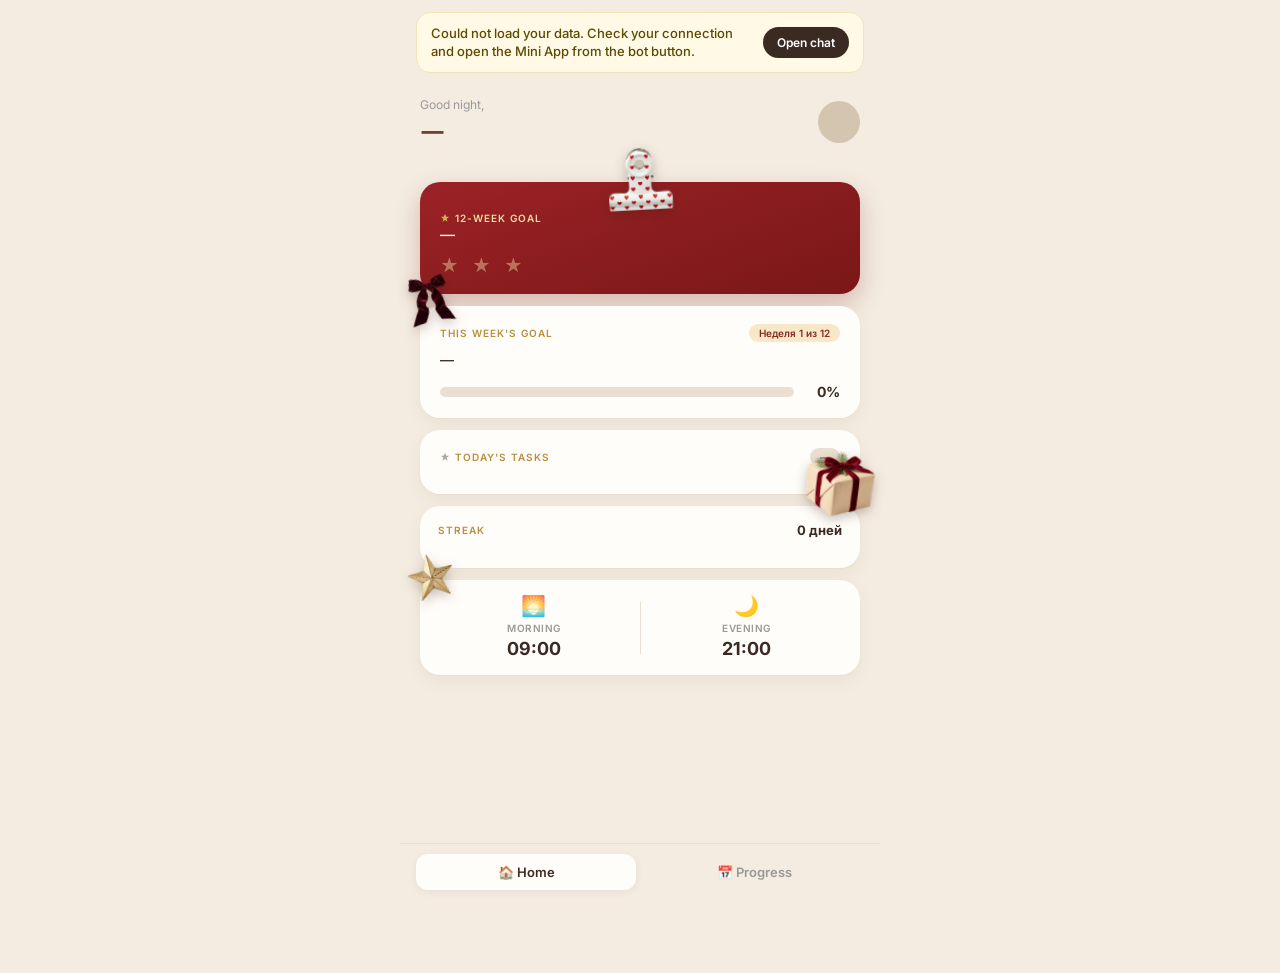
==== commit b7f663ad: "Mini App: remove falling snow and leaves Co-Authored-By: Claude Opus 5.5 <noreply@anthropic.com>" ====
--- a/miniapp/index.html
+++ b/miniapp/index.html
@@ -15,13 +15,12 @@
   <link href="https://fonts.googleapis.com/css2?family=Inter:wght@400;500;600;700;800&display=swap" rel="stylesheet" />
   <link href="https://fonts.googleapis.com/css2?family=Unbounded:wght@400;700;900&family=Geologica:wght@300;400;500&display=swap" rel="stylesheet" />
   <link href="https://fonts.googleapis.com/css2?family=Playfair+Display:ital,wght@0,600;0,700;1,600;1,700&family=Marck+Script&display=swap" rel="stylesheet" />
-  <link rel="stylesheet" href="./styles.css?v=20261109s3" />
-  <link rel="stylesheet" href="./season.css?v=20261109s4" />
+  <link rel="stylesheet" href="./styles.css?v=20261109s5" />
+  <link rel="stylesheet" href="./season.css?v=20261109s5" />
   <script src="https://telegram.org/js/telegram-web-app.js"></script>
   <script src="./season.js?v=20261109s3"></script>
 </head>
 <body>
-<div class="snow" aria-hidden="true"><i></i><i></i><i></i><i></i><i></i><i></i><i></i><i></i><i></i><i></i><i></i><i></i></div>
 
 <div class="app" id="app">
 
--- a/miniapp/styles.css
+++ b/miniapp/styles.css
@@ -5,7 +5,6 @@
   /* New Year: warm gold instead of the old lime accent. */
   --accent: #F2C14E;
   --accent-rgb: 242, 193, 78;
-  --snow: rgba(120, 152, 190, 0.75);
   --dark: #2C2C2C;
   --card: #fff;
   --muted: #999;
@@ -1184,46 +1183,6 @@
 .welcome-trial { font-size: 12px; color: #bbb; }
 
 
-/* New Year theme: soft snowfall behind the content (decorative, no clicks). */
-.snow {
-  position: fixed;
-  inset: 0;
-  overflow: hidden;
-  pointer-events: none;
-  z-index: 0;
-}
-.app { position: relative; z-index: 1; }
-.snow i {
-  position: absolute;
-  top: -12px;
-  color: var(--snow);
-  font-style: normal;
-  font-size: 16px;
-  line-height: 1;
-  animation: snow-fall linear infinite;
-  opacity: 0.9;
-}
-.snow i::before { content: "\2744"; }
-.snow i:nth-child(1)  { left: 4%;  animation-duration: 14s; animation-delay: -2s;  font-size: 14px; }
-.snow i:nth-child(2)  { left: 12%; animation-duration: 18s; animation-delay: -9s;  font-size: 18px; }
-.snow i:nth-child(3)  { left: 21%; animation-duration: 16s; animation-delay: -5s; }
-.snow i:nth-child(4)  { left: 29%; animation-duration: 20s; animation-delay: -13s; font-size: 13px; }
-.snow i:nth-child(5)  { left: 37%; animation-duration: 15s; animation-delay: -1s;  font-size: 17px; }
-.snow i:nth-child(6)  { left: 46%; animation-duration: 19s; animation-delay: -11s; font-size: 14px; }
-.snow i:nth-child(7)  { left: 54%; animation-duration: 17s; animation-delay: -7s;  font-size: 19px; }
-.snow i:nth-child(8)  { left: 62%; animation-duration: 21s; animation-delay: -15s; font-size: 13px; }
-.snow i:nth-child(9)  { left: 70%; animation-duration: 16s; animation-delay: -3s; }
-.snow i:nth-child(10) { left: 78%; animation-duration: 18s; animation-delay: -12s; font-size: 17px; }
-.snow i:nth-child(11) { left: 86%; animation-duration: 15s; animation-delay: -6s;  font-size: 14px; }
-.snow i:nth-child(12) { left: 94%; animation-duration: 20s; animation-delay: -10s; font-size: 18px; }
-@keyframes snow-fall {
-  0%   { transform: translate3d(0, -20px, 0) rotate(0deg); }
-  50%  { transform: translate3d(14px, 50vh, 0) rotate(120deg); }
-  100% { transform: translate3d(-6px, 105vh, 0) rotate(240deg); }
-}
-@media (prefers-reduced-motion: reduce) {
-  .snow { display: none; }
-}
 
 /* The streak logo image is lime; tint it gold for the New Year theme. */
 .streak-logo-icon { filter: hue-rotate(-38deg) saturate(1.15) brightness(1.02); }
--- a/miniapp/season.css
+++ b/miniapp/season.css
@@ -48,7 +48,6 @@
   --dark: #3B2A22;
   --season-red: #8E1C1C;
   --season-brown: #6B4130;
-  --snow: rgba(170, 120, 110, 0.55);
 }
 html[data-season="winter"] body { background: var(--bg); }
 html[data-season="winter"] .week-card,
@@ -93,7 +92,6 @@
   --dark: #3A2A20;
   --season-rust: #A4471E;
   --season-brown: #5C3B26;
-  --snow: #C26A2E;
 }
 html[data-season="autumn"] body { background: var(--bg); }
 html[data-season="autumn"] .week-card,
@@ -118,12 +116,6 @@
 html[data-season="autumn"] .season-note { display: block; color: var(--season-rust); }
 html[data-season="autumn"] .tab-bar { background: rgba(243, 234, 220, 0.92); }
 
-/* Falling decoration: snowflakes in winter, a few leaves in autumn, nothing otherwise. */
-html:not([data-season]) .snow { display: none; }
-html[data-season="autumn"] .snow i::before { content: "\1F342"; }
-html[data-season="autumn"] .snow i { opacity: 0.55; }
-html[data-season="autumn"] .snow i:nth-child(even) { display: none; }
-
 /* The streak logo is lime: gold in winter, amber in autumn. */
 html[data-season="autumn"] .streak-logo-icon { filter: hue-rotate(-50deg) saturate(1.3); }
 
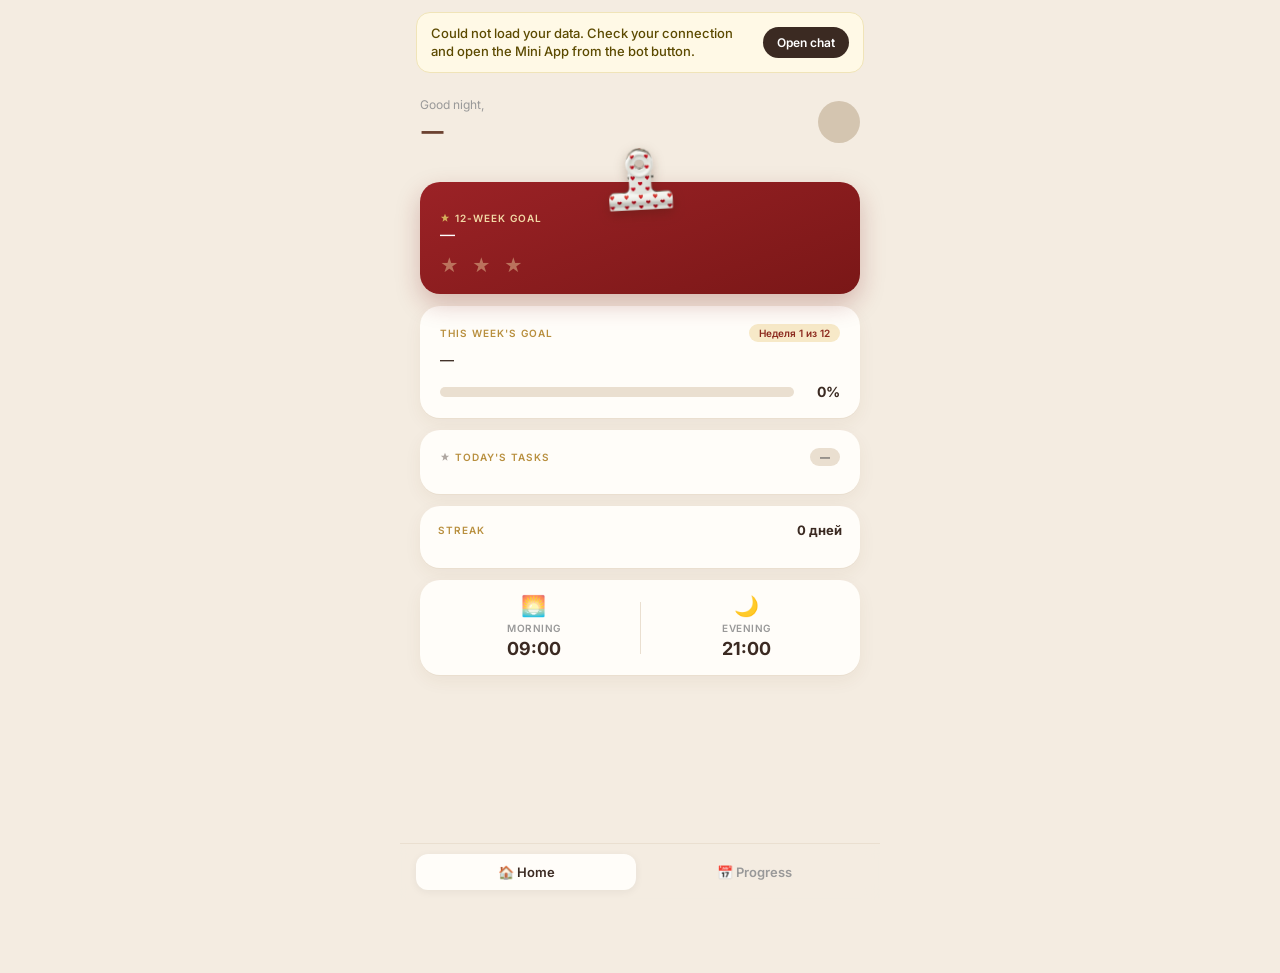
==== commit 68f696f5: "Mini App: fewer seasonal stickers Co-Authored-By: Claude Opus 5.5 <noreply@anthropic.com>" ====
--- a/miniapp/index.html
+++ b/miniapp/index.html
@@ -18,7 +18,7 @@
   <link rel="stylesheet" href="./styles.css?v=20261109s5" />
   <link rel="stylesheet" href="./season.css?v=20261109s5" />
   <script src="https://telegram.org/js/telegram-web-app.js"></script>
-  <script src="./season.js?v=20261109s3"></script>
+  <script src="./season.js?v=20261109s6"></script>
 </head>
 <body>
 
